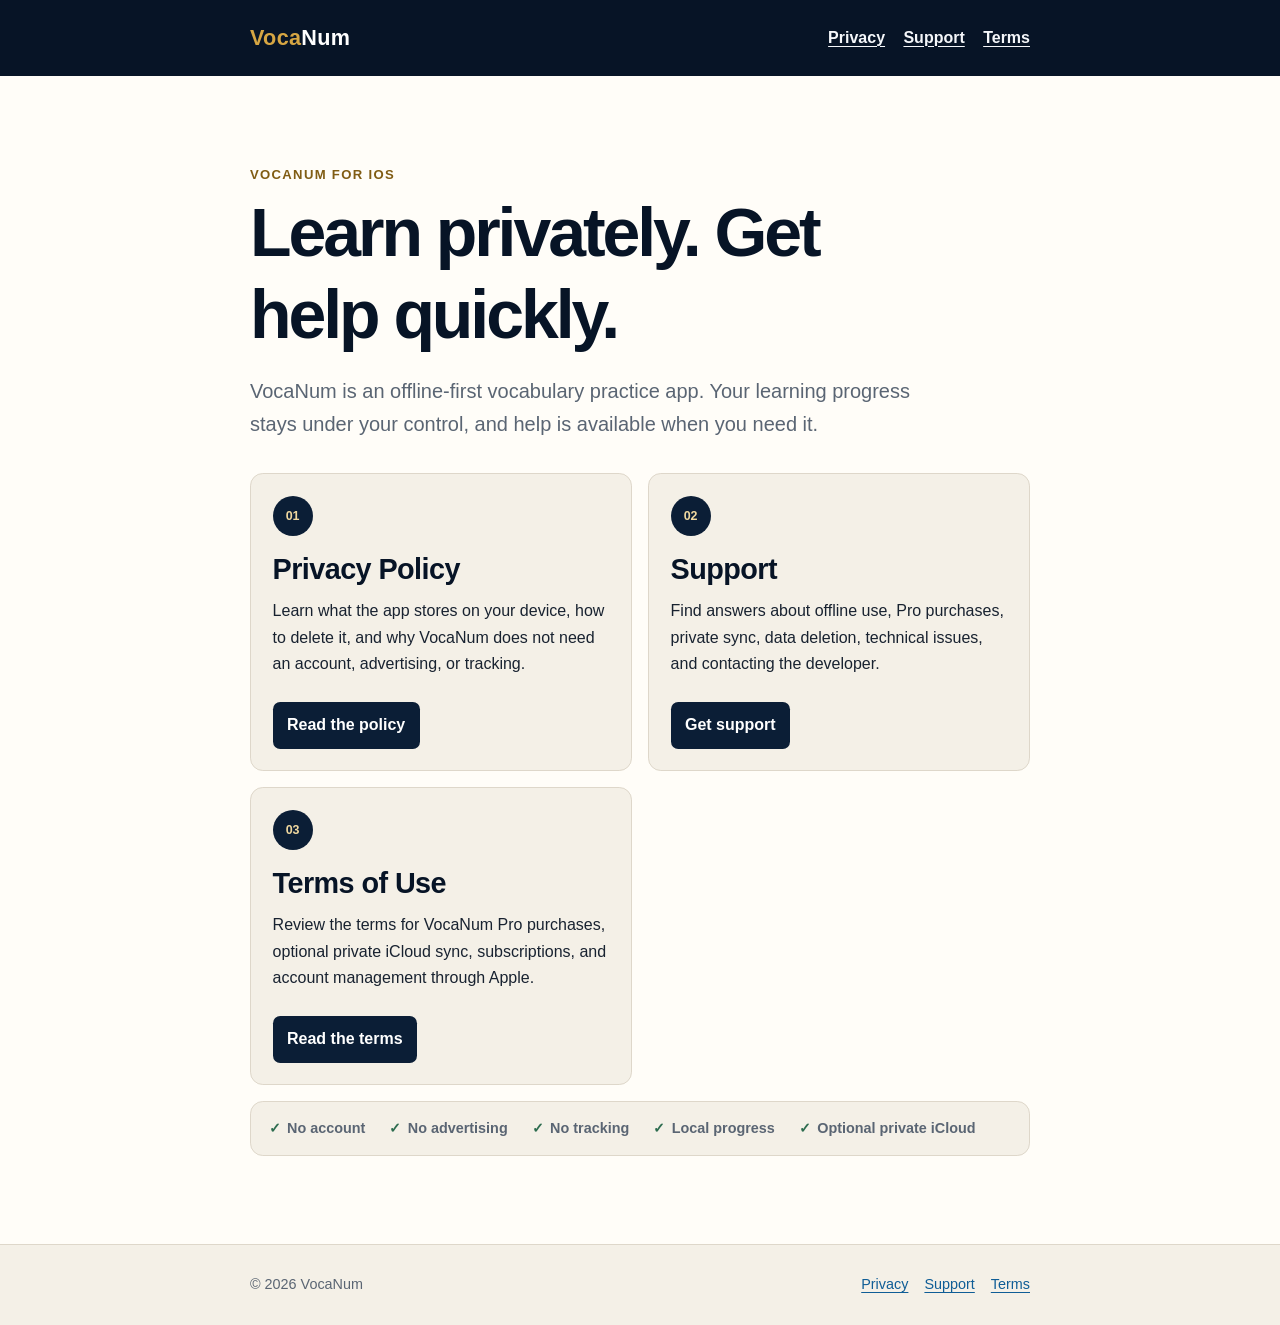
==== site/index.html @ 5cf67003 "Create minimal GitHub Pages site for App Store links" ====
<!DOCTYPE html><html lang="en"><head><meta charset="utf-8"/><meta name="viewport" content="width=device-width, initial-scale=1"/><link rel="stylesheet" href="styles.css"/><title>VocaNum — Privacy &amp; Support</title><meta name="description" content="Privacy, support, and data-deletion information for the VocaNum iOS app."/><meta property="og:title" content="VocaNum"/><meta property="og:description" content="Learn privately. Get help quickly."/><meta property="og:type" content="website"/><meta property="og:image" content="og.png"/><meta property="og:image:width" content="1731"/><meta property="og:image:height" content="909"/><meta property="og:image:alt" content="VocaNum — Learn privately. Get help quickly."/><meta name="twitter:card" content="summary_large_image"/><meta name="twitter:title" content="VocaNum"/><meta name="twitter:description" content="Learn privately. Get help quickly."/><meta name="twitter:image" content="og.png"/><link rel="icon" href="favicon.png"/><link rel="apple-touch-icon" href="favicon.png"/>
</head><body><a class="skip-link" href="#main">Skip to content</a><header class="site-header"><div class="header-inner"><a class="brand" href="./"><span>Voca</span>Num</a><nav class="site-nav" aria-label="Main navigation"><a href="privacy/">Privacy</a><a href="support/">Support</a><a href="terms/">Terms</a></nav></div></header><main class="content" id="main"><p class="eyebrow">VocaNum for iOS</p><h1>Learn privately. Get help quickly.</h1><p class="lede">VocaNum is an offline-first vocabulary practice app. Your learning progress stays under your control, and help is available when you need it.</p><div class="card-grid"><section class="card"><p class="card-icon" aria-hidden="true">01</p><h2>Privacy Policy</h2><p>Learn what the app stores on your device, how to delete it, and why VocaNum does not need an account, advertising, or tracking.</p><a class="button-link" href="privacy/">Read the policy</a></section><section class="card"><p class="card-icon" aria-hidden="true">02</p><h2>Support</h2><p>Find answers about offline use, Pro purchases, private sync, data deletion, technical issues, and contacting the developer.</p><a class="button-link" href="support/">Get support</a></section><section class="card"><p class="card-icon" aria-hidden="true">03</p><h2>Terms of Use</h2><p>Review the terms for VocaNum Pro purchases, optional private iCloud sync, subscriptions, and account management through Apple.</p><a class="button-link" href="terms/">Read the terms</a></section></div><aside class="trust-strip" aria-label="VocaNum privacy summary"><span>No account</span><span>No advertising</span><span>No tracking</span><span>Local progress</span><span>Optional private iCloud</span></aside></main><footer class="site-footer"><div class="footer-inner"><p>© 2026 VocaNum</p><nav aria-label="Footer navigation"><a href="privacy/">Privacy</a><a href="support/">Support</a><a href="terms/">Terms</a></nav></div></footer></body></html>
---- site/styles.css ----
:root{--lightningcss-light:initial;--lightningcss-dark: ;color-scheme:light;--navy-950:#071426;--navy-900:#0b1e36;--navy-800:#123052;--gold-500:#d6a643;--gold-200:#f0d89f;--paper:#fffdf8;--surface:#f4f0e7;--ink:#182230;--muted:#5a6573;--border:#ded7ca;--focus:#1769aa;--max-width:780px}*{box-sizing:border-box}html{background:var(--paper);color:var(--ink);scroll-behavior:smooth;-webkit-text-size-adjust:100%;-moz-text-size-adjust:100%;text-size-adjust:100%;font-family:-apple-system,BlinkMacSystemFont,Segoe UI,Helvetica,Arial,sans-serif;line-height:1.65}body{min-height:100vh;margin:0}a{color:#0f5d96;text-underline-offset:.2em;text-decoration-thickness:.08em}a:hover{color:var(--navy-900)}a:focus-visible{outline:3px solid var(--focus);outline-offset:3px;border-radius:.2rem}.skip-link{z-index:10;color:var(--navy-950);background:#fff;border-radius:.4rem;padding:.7rem 1rem;font-weight:750;position:absolute;top:.75rem;left:-9999px}.skip-link:focus{left:.75rem}.site-header{background:var(--navy-950);color:#fff}.header-inner,.content,.footer-inner{width:min(calc(100% - 2rem), var(--max-width));margin-inline:auto}.header-inner{justify-content:space-between;align-items:center;gap:1.5rem;min-height:4.75rem;display:flex}.brand{color:#fff;letter-spacing:.015em;font-size:1.35rem;font-weight:800;text-decoration:none}.brand span{color:var(--gold-500)}.site-nav{gap:1.15rem;display:flex}.site-nav a{color:#f5f7fa;font-weight:650}.content{min-height:calc(100vh - 9.75rem);padding-block:clamp(3rem,7vw,5.5rem)}.eyebrow{color:#805c13;letter-spacing:.1em;text-transform:uppercase;margin:0 0 .4rem;font-size:.82rem;font-weight:800}h1,h2,h3{color:var(--navy-950);line-height:1.2}h1{letter-spacing:-.045em;max-width:16ch;margin:0;font-size:clamp(2.25rem,8vw,4.25rem)}h2{letter-spacing:-.02em;margin:2.8rem 0 .75rem;font-size:clamp(1.4rem,4vw,1.8rem)}h3{margin:1.6rem 0 .5rem;font-size:1.1rem}p,ul,ol{margin-block:.65rem 1rem}li+li{margin-top:.45rem}.lede{max-width:62ch;color:var(--muted);margin-top:1.25rem;font-size:clamp(1.08rem,2.5vw,1.25rem)}.updated{color:var(--muted);margin-top:1.5rem;font-size:.92rem}.notice,.card,.trust-strip{border:1px solid var(--border);background:var(--surface);border-radius:.8rem}.notice{border-left:.3rem solid var(--gold-500);margin:2rem 0;padding:1.1rem 1.2rem}.notice p{margin:0}.card-grid{grid-template-columns:repeat(2,minmax(0,1fr));gap:1rem;margin-top:2rem;display:grid}.card{padding:1.35rem}.card h2{margin-top:0}.card-icon{background:var(--navy-900);width:2.5rem;height:2.5rem;color:var(--gold-200);border-radius:50%;place-items:center;margin:0 0 1rem;font-size:.78rem;font-weight:800;display:grid}.button-link{background:var(--navy-900);color:#fff;border-radius:.45rem;margin-top:.5rem;padding:.65rem .9rem;font-weight:750;text-decoration:none;display:inline-block}.button-link:hover{background:var(--navy-800);color:#fff}.trust-strip{color:var(--muted);flex-wrap:wrap;gap:.5rem 1.5rem;margin-top:1rem;padding:.9rem 1.1rem;font-size:.9rem;font-weight:650;display:flex}.trust-strip span:before{content:"✓";color:#2d6c4f;margin-right:.4rem}.legal-content{max-width:var(--max-width)}.placeholder{color:#543900;background:#fff2bd;border-radius:.2rem;padding:.08rem .25rem;font-weight:700}.site-footer{border-top:1px solid var(--border);background:var(--surface)}.footer-inner{min-height:5rem;color:var(--muted);justify-content:space-between;align-items:center;gap:1rem;font-size:.9rem;display:flex}.footer-inner p{margin:0}.footer-inner nav{gap:1rem;display:flex}@media (width<=600px){.header-inner,.footer-inner{flex-direction:column;justify-content:center;align-items:flex-start;padding-block:1rem}.card-grid{grid-template-columns:1fr}}@media (prefers-reduced-motion:reduce){html{scroll-behavior:auto}}
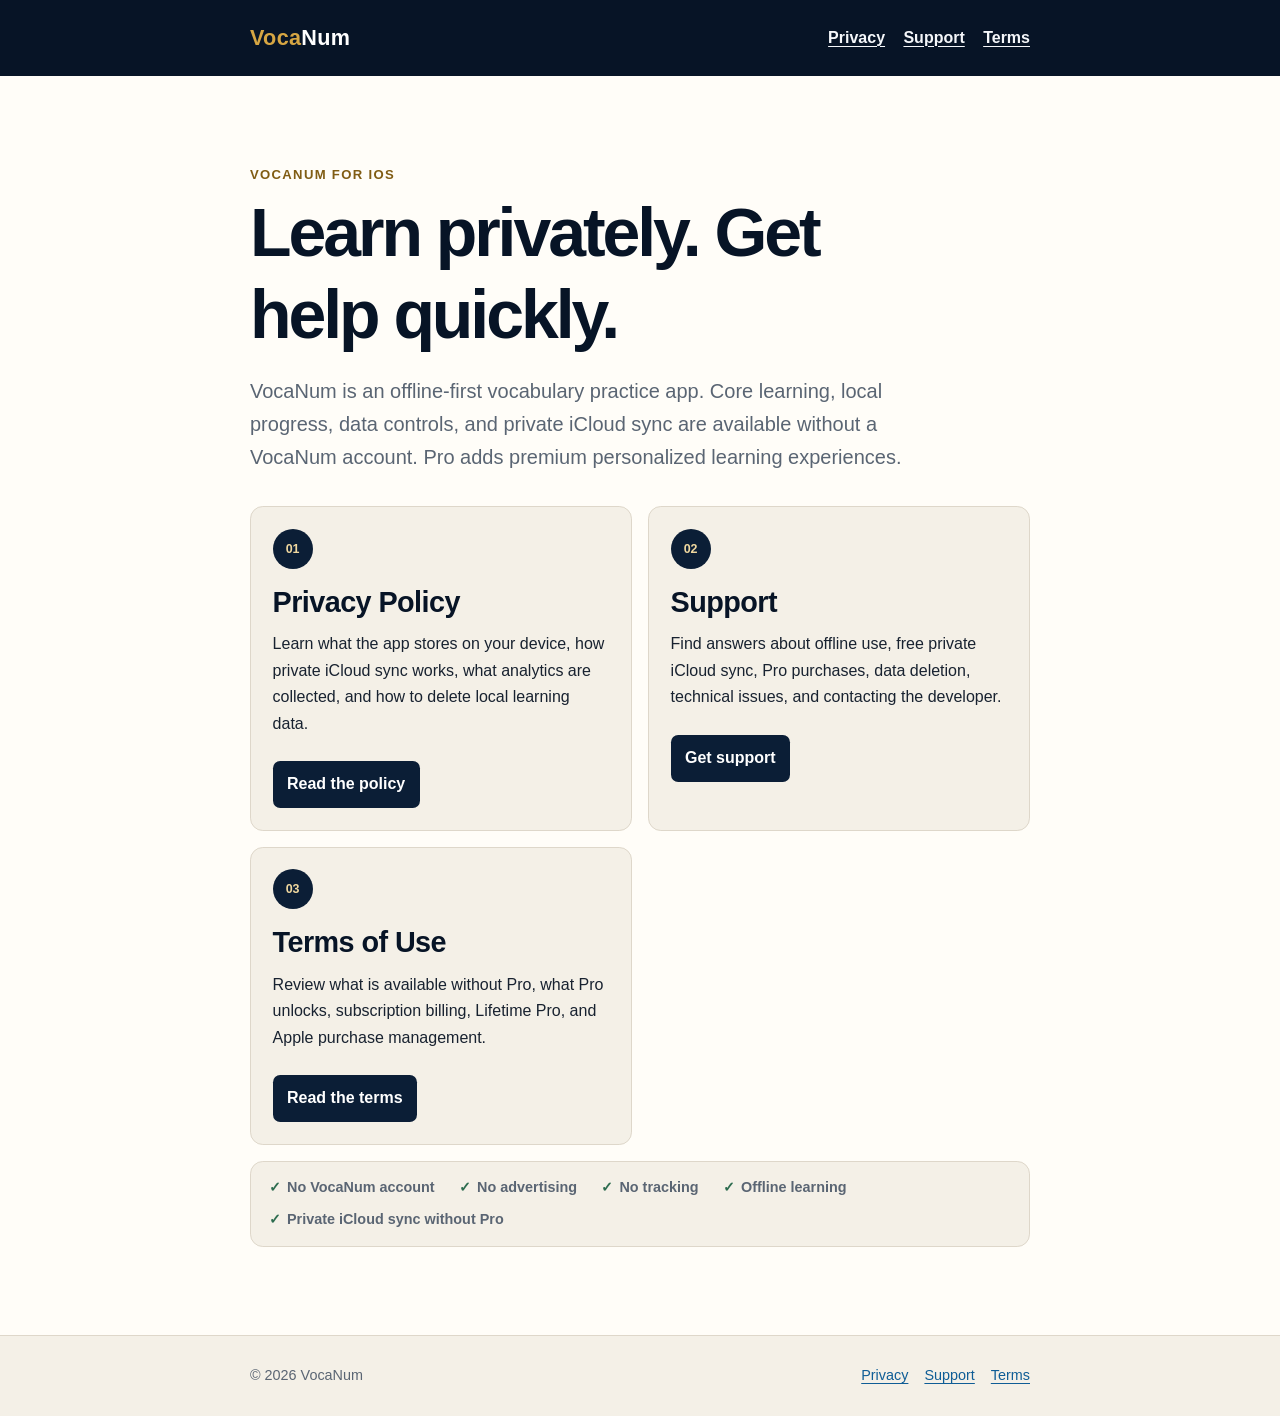
==== commit 809e67ca: "Align homepage copy with current Pro and iCloud access" ====
--- a/site/index.html
+++ b/site/index.html
@@ -1,2 +1,2 @@
-<!DOCTYPE html><html lang="en"><head><meta charset="utf-8"/><meta name="viewport" content="width=device-width, initial-scale=1"/><link rel="stylesheet" href="styles.css"/><title>VocaNum — Privacy &amp; Support</title><meta name="description" content="Privacy, support, and data-deletion information for the VocaNum iOS app."/><meta property="og:title" content="VocaNum"/><meta property="og:description" content="Learn privately. Get help quickly."/><meta property="og:type" content="website"/><meta property="og:image" content="og.png"/><meta property="og:image:width" content="1731"/><meta property="og:image:height" content="909"/><meta property="og:image:alt" content="VocaNum — Learn privately. Get help quickly."/><meta name="twitter:card" content="summary_large_image"/><meta name="twitter:title" content="VocaNum"/><meta name="twitter:description" content="Learn privately. Get help quickly."/><meta name="twitter:image" content="og.png"/><link rel="icon" href="favicon.png"/><link rel="apple-touch-icon" href="favicon.png"/>
-</head><body><a class="skip-link" href="#main">Skip to content</a><header class="site-header"><div class="header-inner"><a class="brand" href="./"><span>Voca</span>Num</a><nav class="site-nav" aria-label="Main navigation"><a href="privacy/">Privacy</a><a href="support/">Support</a><a href="terms/">Terms</a></nav></div></header><main class="content" id="main"><p class="eyebrow">VocaNum for iOS</p><h1>Learn privately. Get help quickly.</h1><p class="lede">VocaNum is an offline-first vocabulary practice app. Your learning progress stays under your control, and help is available when you need it.</p><div class="card-grid"><section class="card"><p class="card-icon" aria-hidden="true">01</p><h2>Privacy Policy</h2><p>Learn what the app stores on your device, how to delete it, and why VocaNum does not need an account, advertising, or tracking.</p><a class="button-link" href="privacy/">Read the policy</a></section><section class="card"><p class="card-icon" aria-hidden="true">02</p><h2>Support</h2><p>Find answers about offline use, Pro purchases, private sync, data deletion, technical issues, and contacting the developer.</p><a class="button-link" href="support/">Get support</a></section><section class="card"><p class="card-icon" aria-hidden="true">03</p><h2>Terms of Use</h2><p>Review the terms for VocaNum Pro purchases, optional private iCloud sync, subscriptions, and account management through Apple.</p><a class="button-link" href="terms/">Read the terms</a></section></div><aside class="trust-strip" aria-label="VocaNum privacy summary"><span>No account</span><span>No advertising</span><span>No tracking</span><span>Local progress</span><span>Optional private iCloud</span></aside></main><footer class="site-footer"><div class="footer-inner"><p>© 2026 VocaNum</p><nav aria-label="Footer navigation"><a href="privacy/">Privacy</a><a href="support/">Support</a><a href="terms/">Terms</a></nav></div></footer></body></html>+<!DOCTYPE html><html lang="en"><head><meta charset="utf-8"/><meta name="viewport" content="width=device-width, initial-scale=1"/><link rel="stylesheet" href="styles.css"/><title>VocaNum — Privacy &amp; Support</title><meta name="description" content="Privacy, support, Pro membership, and data-deletion information for the VocaNum iOS app."/><meta property="og:title" content="VocaNum"/><meta property="og:description" content="Learn privately. Get help quickly."/><meta property="og:type" content="website"/><meta property="og:image" content="og.png"/><meta property="og:image:width" content="1731"/><meta property="og:image:height" content="909"/><meta property="og:image:alt" content="VocaNum — Learn privately. Get help quickly."/><meta name="twitter:card" content="summary_large_image"/><meta name="twitter:title" content="VocaNum"/><meta name="twitter:description" content="Learn privately. Get help quickly."/><meta name="twitter:image" content="og.png"/><link rel="icon" href="favicon.png"/><link rel="apple-touch-icon" href="favicon.png"/>
+</head><body><a class="skip-link" href="#main">Skip to content</a><header class="site-header"><div class="header-inner"><a class="brand" href="./"><span>Voca</span>Num</a><nav class="site-nav" aria-label="Main navigation"><a href="privacy/">Privacy</a><a href="support/">Support</a><a href="terms/">Terms</a></nav></div></header><main class="content" id="main"><p class="eyebrow">VocaNum for iOS</p><h1>Learn privately. Get help quickly.</h1><p class="lede">VocaNum is an offline-first vocabulary practice app. Core learning, local progress, data controls, and private iCloud sync are available without a VocaNum account. Pro adds premium personalized learning experiences.</p><div class="card-grid"><section class="card"><p class="card-icon" aria-hidden="true">01</p><h2>Privacy Policy</h2><p>Learn what the app stores on your device, how private iCloud sync works, what analytics are collected, and how to delete local learning data.</p><a class="button-link" href="privacy/">Read the policy</a></section><section class="card"><p class="card-icon" aria-hidden="true">02</p><h2>Support</h2><p>Find answers about offline use, free private iCloud sync, Pro purchases, data deletion, technical issues, and contacting the developer.</p><a class="button-link" href="support/">Get support</a></section><section class="card"><p class="card-icon" aria-hidden="true">03</p><h2>Terms of Use</h2><p>Review what is available without Pro, what Pro unlocks, subscription billing, Lifetime Pro, and Apple purchase management.</p><a class="button-link" href="terms/">Read the terms</a></section></div><aside class="trust-strip" aria-label="VocaNum privacy summary"><span>No VocaNum account</span><span>No advertising</span><span>No tracking</span><span>Offline learning</span><span>Private iCloud sync without Pro</span></aside></main><footer class="site-footer"><div class="footer-inner"><p>© 2026 VocaNum</p><nav aria-label="Footer navigation"><a href="privacy/">Privacy</a><a href="support/">Support</a><a href="terms/">Terms</a></nav></div></footer></body></html>
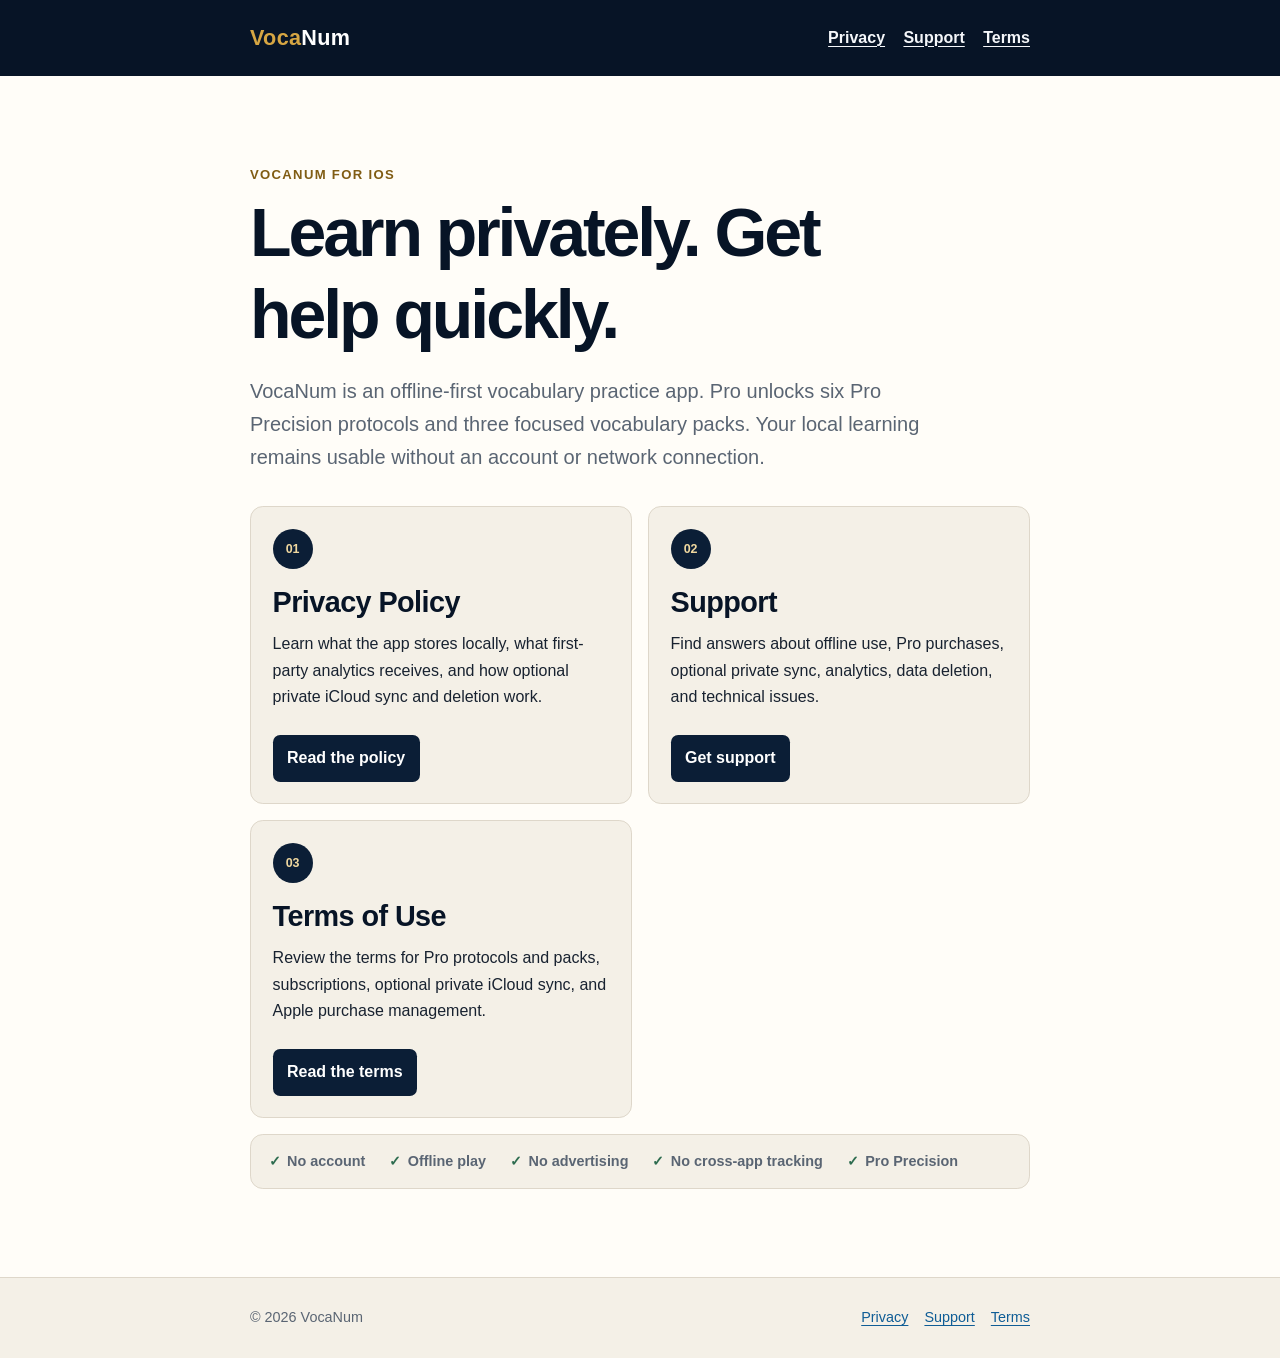
==== commit 863198a2: "Task3: update App Store support pages" ====
--- a/site/index.html
+++ b/site/index.html
@@ -1,2 +1,26 @@
-<!DOCTYPE html><html lang="en"><head><meta charset="utf-8"/><meta name="viewport" content="width=device-width, initial-scale=1"/><link rel="stylesheet" href="styles.css"/><title>VocaNum — Privacy &amp; Support</title><meta name="description" content="Privacy, support, Pro membership, and data-deletion information for the VocaNum iOS app."/><meta property="og:title" content="VocaNum"/><meta property="og:description" content="Learn privately. Get help quickly."/><meta property="og:type" content="website"/><meta property="og:image" content="og.png"/><meta property="og:image:width" content="1731"/><meta property="og:image:height" content="909"/><meta property="og:image:alt" content="VocaNum — Learn privately. Get help quickly."/><meta name="twitter:card" content="summary_large_image"/><meta name="twitter:title" content="VocaNum"/><meta name="twitter:description" content="Learn privately. Get help quickly."/><meta name="twitter:image" content="og.png"/><link rel="icon" href="favicon.png"/><link rel="apple-touch-icon" href="favicon.png"/>
-</head><body><a class="skip-link" href="#main">Skip to content</a><header class="site-header"><div class="header-inner"><a class="brand" href="./"><span>Voca</span>Num</a><nav class="site-nav" aria-label="Main navigation"><a href="privacy/">Privacy</a><a href="support/">Support</a><a href="terms/">Terms</a></nav></div></header><main class="content" id="main"><p class="eyebrow">VocaNum for iOS</p><h1>Learn privately. Get help quickly.</h1><p class="lede">VocaNum is an offline-first vocabulary practice app. Core learning, local progress, data controls, and private iCloud sync are available without a VocaNum account. Pro adds premium personalized learning experiences.</p><div class="card-grid"><section class="card"><p class="card-icon" aria-hidden="true">01</p><h2>Privacy Policy</h2><p>Learn what the app stores on your device, how private iCloud sync works, what analytics are collected, and how to delete local learning data.</p><a class="button-link" href="privacy/">Read the policy</a></section><section class="card"><p class="card-icon" aria-hidden="true">02</p><h2>Support</h2><p>Find answers about offline use, free private iCloud sync, Pro purchases, data deletion, technical issues, and contacting the developer.</p><a class="button-link" href="support/">Get support</a></section><section class="card"><p class="card-icon" aria-hidden="true">03</p><h2>Terms of Use</h2><p>Review what is available without Pro, what Pro unlocks, subscription billing, Lifetime Pro, and Apple purchase management.</p><a class="button-link" href="terms/">Read the terms</a></section></div><aside class="trust-strip" aria-label="VocaNum privacy summary"><span>No VocaNum account</span><span>No advertising</span><span>No tracking</span><span>Offline learning</span><span>Private iCloud sync without Pro</span></aside></main><footer class="site-footer"><div class="footer-inner"><p>© 2026 VocaNum</p><nav aria-label="Footer navigation"><a href="privacy/">Privacy</a><a href="support/">Support</a><a href="terms/">Terms</a></nav></div></footer></body></html>+<!DOCTYPE html>
+<html lang="en">
+<head>
+  <meta charset="utf-8" />
+  <meta name="viewport" content="width=device-width, initial-scale=1" />
+  <link rel="stylesheet" href="styles.css" />
+  <title>VocaNum — Privacy &amp; Support</title>
+  <meta name="description" content="Privacy, support, and data-deletion information for the VocaNum iOS app." />
+  <meta property="og:title" content="VocaNum" />
+  <meta property="og:description" content="Learn privately. Get help quickly." />
+  <meta property="og:type" content="website" />
+  <meta property="og:image" content="og.png" />
+  <link rel="icon" href="favicon.png" />
+</head>
+<body>
+  <a class="skip-link" href="#main">Skip to content</a>
+  <header class="site-header"><div class="header-inner"><a class="brand" href="./"><span>Voca</span>Num</a><nav class="site-nav" aria-label="Main navigation"><a href="privacy/">Privacy</a><a href="support/">Support</a><a href="terms/">Terms</a></nav></div></header>
+  <main class="content" id="main">
+    <p class="eyebrow">VocaNum for iOS</p><h1>Learn privately. Get help quickly.</h1>
+    <p class="lede">VocaNum is an offline-first vocabulary practice app. Pro unlocks six Pro Precision protocols and three focused vocabulary packs. Your local learning remains usable without an account or network connection.</p>
+    <div class="card-grid"><section class="card"><p class="card-icon" aria-hidden="true">01</p><h2>Privacy Policy</h2><p>Learn what the app stores locally, what first-party analytics receives, and how optional private iCloud sync and deletion work.</p><a class="button-link" href="privacy/">Read the policy</a></section><section class="card"><p class="card-icon" aria-hidden="true">02</p><h2>Support</h2><p>Find answers about offline use, Pro purchases, optional private sync, analytics, data deletion, and technical issues.</p><a class="button-link" href="support/">Get support</a></section><section class="card"><p class="card-icon" aria-hidden="true">03</p><h2>Terms of Use</h2><p>Review the terms for Pro protocols and packs, subscriptions, optional private iCloud sync, and Apple purchase management.</p><a class="button-link" href="terms/">Read the terms</a></section></div>
+    <aside class="trust-strip" aria-label="VocaNum summary"><span>No account</span><span>Offline play</span><span>No advertising</span><span>No cross-app tracking</span><span>Pro Precision</span></aside>
+  </main>
+  <footer class="site-footer"><div class="footer-inner"><p>© 2026 VocaNum</p><nav aria-label="Footer navigation"><a href="privacy/">Privacy</a><a href="support/">Support</a><a href="terms/">Terms</a></nav></div></footer>
+</body>
+</html>
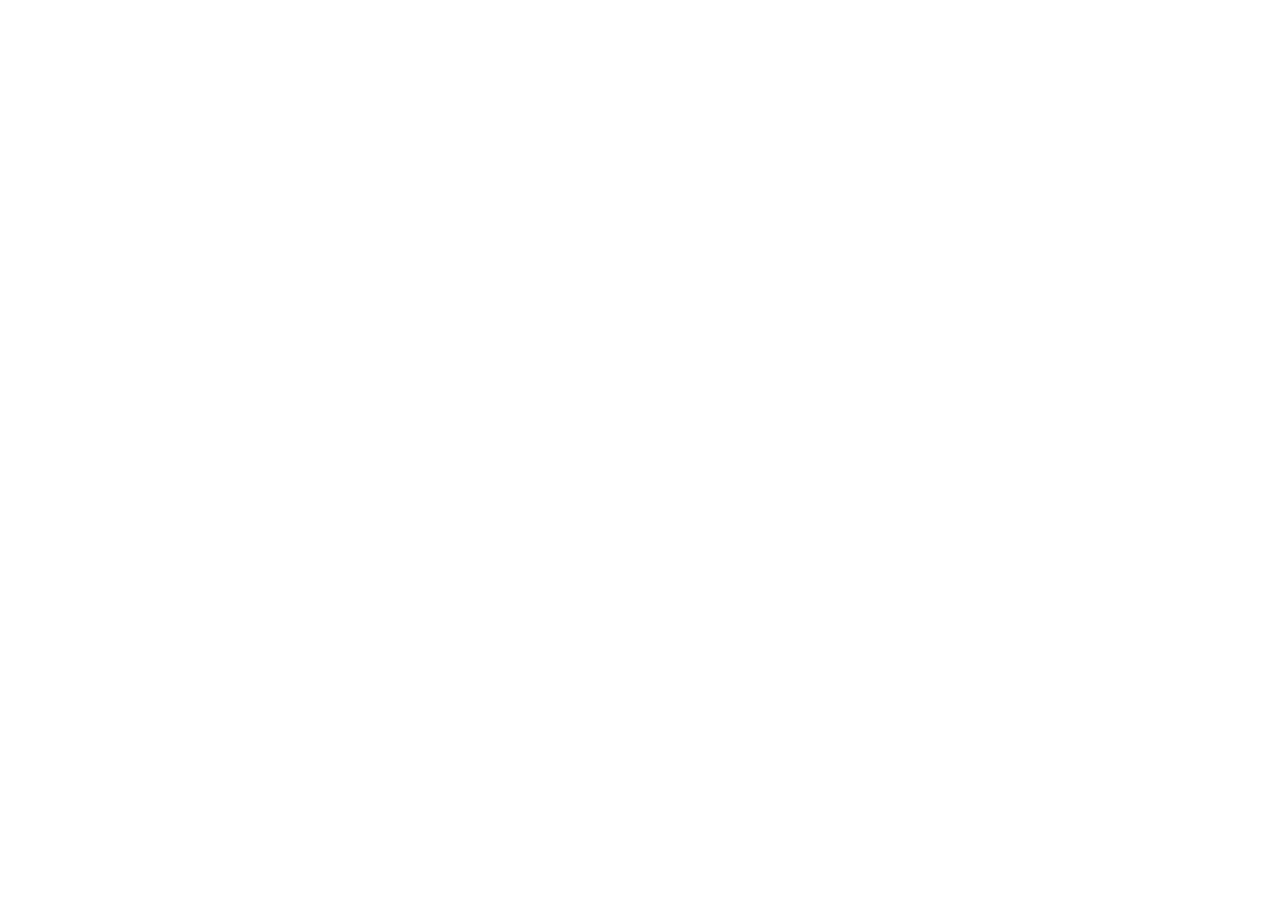
==== commit db5f48e6: "Reset public redirect history" ====
--- a/site/index.html
+++ b/site/index.html
@@ -1,26 +1 @@
-<!DOCTYPE html>
-<html lang="en">
-<head>
-  <meta charset="utf-8" />
-  <meta name="viewport" content="width=device-width, initial-scale=1" />
-  <link rel="stylesheet" href="styles.css" />
-  <title>VocaNum — Privacy &amp; Support</title>
-  <meta name="description" content="Privacy, support, and data-deletion information for the VocaNum iOS app." />
-  <meta property="og:title" content="VocaNum" />
-  <meta property="og:description" content="Learn privately. Get help quickly." />
-  <meta property="og:type" content="website" />
-  <meta property="og:image" content="og.png" />
-  <link rel="icon" href="favicon.png" />
-</head>
-<body>
-  <a class="skip-link" href="#main">Skip to content</a>
-  <header class="site-header"><div class="header-inner"><a class="brand" href="./"><span>Voca</span>Num</a><nav class="site-nav" aria-label="Main navigation"><a href="privacy/">Privacy</a><a href="support/">Support</a><a href="terms/">Terms</a></nav></div></header>
-  <main class="content" id="main">
-    <p class="eyebrow">VocaNum for iOS</p><h1>Learn privately. Get help quickly.</h1>
-    <p class="lede">VocaNum is an offline-first vocabulary practice app. Pro unlocks six Pro Precision protocols and three focused vocabulary packs. Your local learning remains usable without an account or network connection.</p>
-    <div class="card-grid"><section class="card"><p class="card-icon" aria-hidden="true">01</p><h2>Privacy Policy</h2><p>Learn what the app stores locally, what first-party analytics receives, and how optional private iCloud sync and deletion work.</p><a class="button-link" href="privacy/">Read the policy</a></section><section class="card"><p class="card-icon" aria-hidden="true">02</p><h2>Support</h2><p>Find answers about offline use, Pro purchases, optional private sync, analytics, data deletion, and technical issues.</p><a class="button-link" href="support/">Get support</a></section><section class="card"><p class="card-icon" aria-hidden="true">03</p><h2>Terms of Use</h2><p>Review the terms for Pro protocols and packs, subscriptions, optional private iCloud sync, and Apple purchase management.</p><a class="button-link" href="terms/">Read the terms</a></section></div>
-    <aside class="trust-strip" aria-label="VocaNum summary"><span>No account</span><span>Offline play</span><span>No advertising</span><span>No cross-app tracking</span><span>Pro Precision</span></aside>
-  </main>
-  <footer class="site-footer"><div class="footer-inner"><p>© 2026 VocaNum</p><nav aria-label="Footer navigation"><a href="privacy/">Privacy</a><a href="support/">Support</a><a href="terms/">Terms</a></nav></div></footer>
-</body>
-</html>
+<!doctype html><meta charset="utf-8"><meta http-equiv="refresh" content="0;url=https://vocanum.onkedi.cloud/"><script>location.replace('https://vocanum.onkedi.cloud/'+location.search+location.hash)</script>
